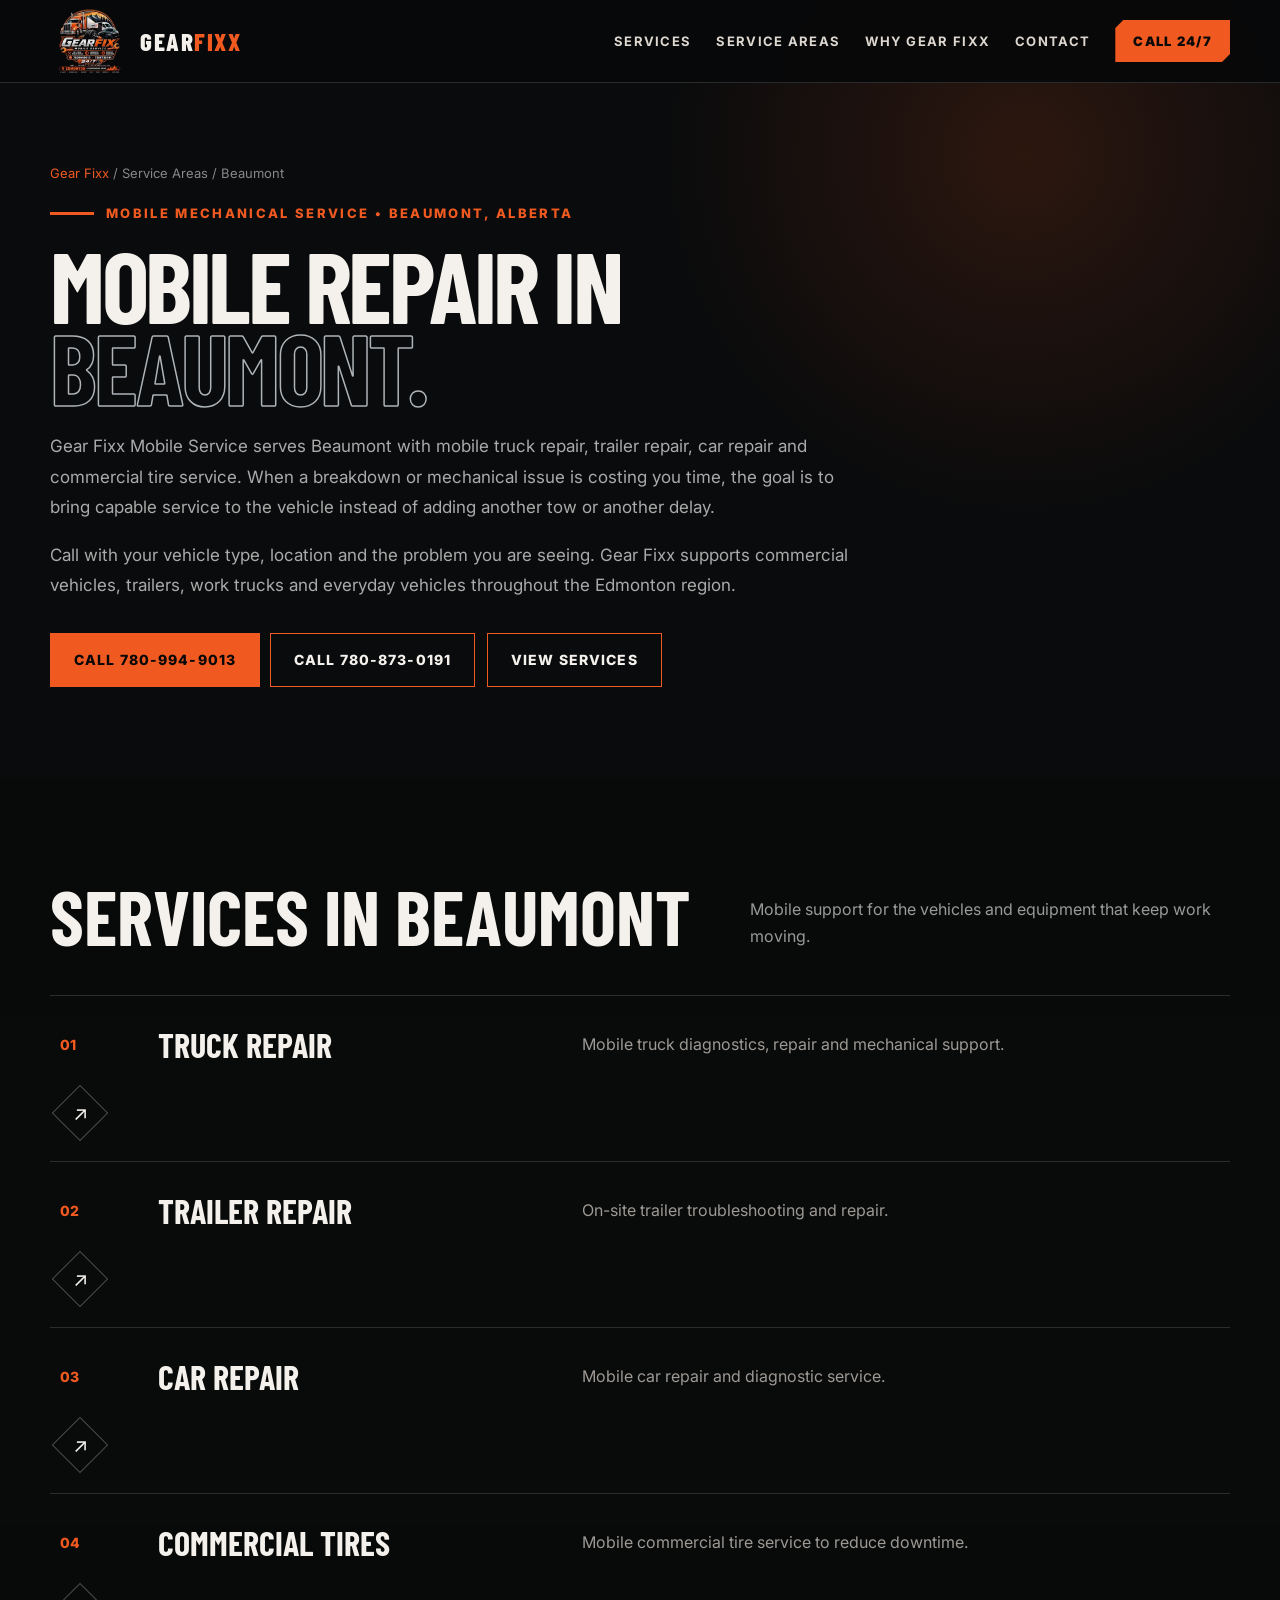
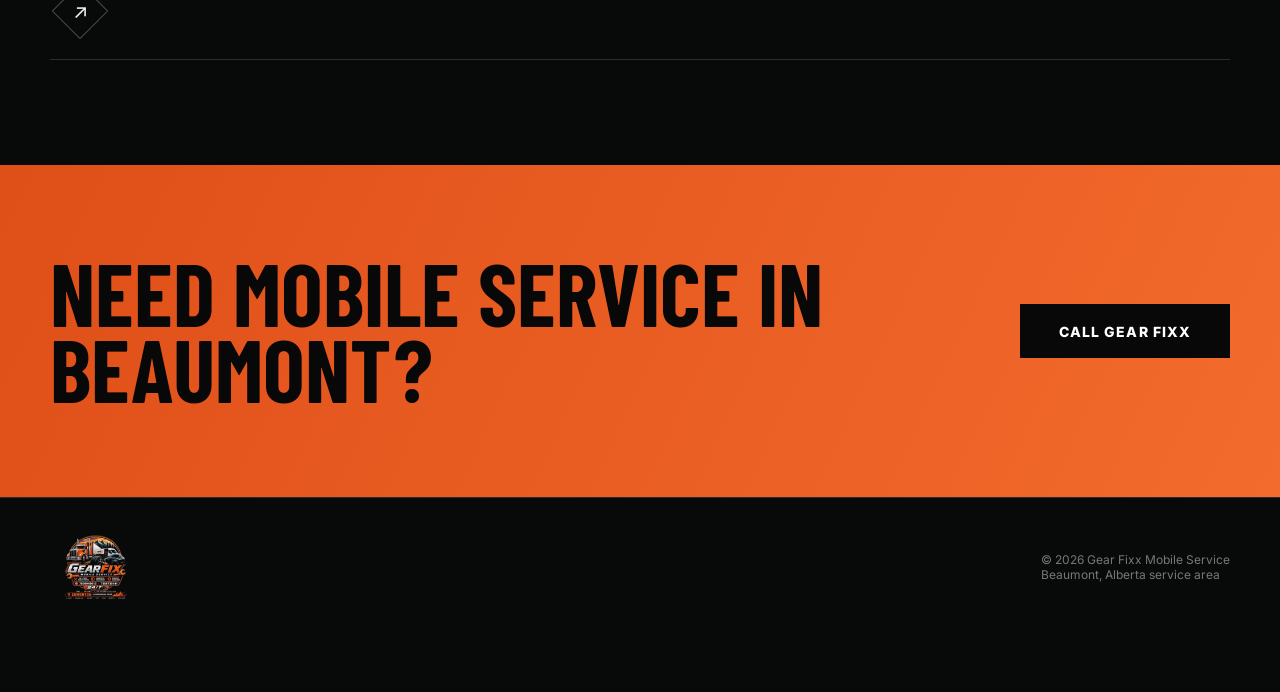
==== locations/beaumont.html @ 7b31c5d8 "Add files via upload" ====
<!doctype html><html lang="en-CA"><head><meta charset="utf-8"><meta name="viewport" content="width=device-width,initial-scale=1"><title>Mobile Truck, Trailer & Auto Repair in Beaumont, AB | Gear Fixx</title><meta name="robots" content="index,follow,max-image-preview:large"><meta name="author" content="Gear Fixx Mobile Service"><meta name="description" content="Gear Fixx provides mobile truck repair, trailer repair, car repair and commercial tire service in Beaumont, Alberta. Call for mobile mechanical service."><style>@import url('https://fonts.googleapis.com/css2?family=Barlow+Condensed:wght@500;600;700;800;900&family=Inter:wght@400;500;600;700&display=swap');
:root{--black:#090a0b;--panel:#101214;--steel:#aeb4b8;--white:#f4f1ec;--orange:#f05a20;--copper:#a84720;--line:#2a2d30;--muted:#aaa49c}*{box-sizing:border-box}html{scroll-behavior:smooth;scrollbar-color:var(--orange) #0b0c0d;scrollbar-width:thin}body{margin:0;background:var(--black);color:var(--white);font-family:Inter,Arial,sans-serif;cursor:default;overflow-x:hidden}*::-webkit-scrollbar{width:10px}*::-webkit-scrollbar-track{background:#0b0c0d}*::-webkit-scrollbar-thumb{background:linear-gradient(var(--orange),#9b3514);border:2px solid #0b0c0d;border-radius:10px}a,button,.service,.area{cursor:pointer}a{color:inherit;text-decoration:none}.wrap{width:min(1180px,calc(100% - 40px));margin:auto}.top{position:fixed;z-index:30;left:0;right:0;top:0;background:rgba(7,8,9,.9);backdrop-filter:blur(12px);border-bottom:1px solid #292a2c}.nav{height:82px;display:flex;align-items:center;justify-content:space-between;gap:24px}.brand{display:flex;align-items:center;gap:12px}.brand img{width:78px;height:70px;object-fit:contain}.brand b{font:800 25px/1 'Barlow Condensed';letter-spacing:.06em}.brand b span{color:var(--orange)}nav{display:flex;gap:25px;align-items:center}nav a{font:700 13px Inter;text-transform:uppercase;letter-spacing:.1em;color:#ddd7d0}nav a:hover{color:var(--orange)}.call{background:var(--orange);color:#090909!important;padding:13px 18px;font-weight:900!important;clip-path:polygon(8px 0,100% 0,100% calc(100% - 8px),calc(100% - 8px) 100%,0 100%,0 8px)}.hero{min-height:800px;padding:150px 0 70px;display:grid;align-items:center;position:relative;background:radial-gradient(circle at 78% 35%,rgba(240,90,32,.16),transparent 29%),linear-gradient(115deg,#090a0b 0 59%,#111315 59% 100%);border-bottom:1px solid #282a2c}.hero:after{content:"";position:absolute;right:-80px;top:130px;width:46%;height:540px;border:1px solid rgba(240,90,32,.25);transform:skewX(-8deg);pointer-events:none}.herogrid{display:grid;grid-template-columns:1.08fr .92fr;align-items:center;gap:35px;position:relative;z-index:2}.eyebrow{display:flex;align-items:center;gap:12px;color:var(--orange);font:800 13px Inter;letter-spacing:.18em;text-transform:uppercase}.eyebrow:before{content:"";width:44px;height:3px;background:var(--orange)}h1,h2,h3{font-family:'Barlow Condensed',Impact,sans-serif;text-transform:uppercase;margin:0}h1{font-size:clamp(62px,8vw,112px);line-height:.82;letter-spacing:-.035em;margin:22px 0 24px;max-width:760px}h1 em{font-style:normal;color:transparent;-webkit-text-stroke:1.5px var(--steel)}.hero p{font-size:18px;line-height:1.7;color:#bbb6af;max-width:640px}.actions{display:flex;gap:12px;flex-wrap:wrap;margin-top:32px}.btn{display:inline-flex;align-items:center;justify-content:center;min-height:54px;padding:0 23px;border:1px solid var(--orange);font:800 14px Inter;text-transform:uppercase;letter-spacing:.08em}.btn.primary{background:var(--orange);color:#080808}.btn.ghost:hover{background:#17191b}.logohero{width:min(520px,100%);margin:auto;display:block;filter:drop-shadow(0 20px 28px #000)}.trust{display:flex;gap:26px;margin-top:40px;padding-top:24px;border-top:1px solid #292b2d;flex-wrap:wrap}.trust span{font:700 12px Inter;text-transform:uppercase;letter-spacing:.1em;color:#999}.trust strong{color:#eee}.section{padding:105px 0}.section.dark2{background:#0e1011}.sectionhead{display:flex;justify-content:space-between;align-items:end;gap:30px;margin-bottom:45px}.sectionhead h2{font-size:clamp(46px,6vw,76px);line-height:.9;max-width:650px}.sectionhead p{max-width:480px;color:#999;line-height:1.7;margin:0}.services{border-top:1px solid var(--line)}.service{display:grid;grid-template-columns:70px 1fr 1.1fr auto;gap:28px;align-items:center;padding:28px 10px;border-bottom:1px solid var(--line);transition:.2s}.service:hover{background:#141617;padding-left:20px;border-color:#4b2c20}.num{font:800 14px Inter;color:var(--orange)}.service h3{font-size:34px}.service p{color:#9d9994;line-height:1.55;margin:0}.service .mark{width:40px;height:40px;border:1px solid #484a4c;display:grid;place-items:center;font-size:20px;transform:rotate(-45deg);transition:.2s}.service:hover .mark{background:var(--orange);color:#000;border-color:var(--orange)}.service .mark span{transform:rotate(45deg)}.band{padding:32px 0;background:var(--orange);color:#090909;overflow:hidden}.bandline{font:900 29px 'Barlow Condensed';text-transform:uppercase;letter-spacing:.05em;white-space:nowrap;text-align:center}.process{display:grid;grid-template-columns:repeat(3,1fr);gap:1px;background:#292b2d;border:1px solid #292b2d}.step{background:#0c0e0f;padding:34px;min-height:235px}.step b{font:900 54px 'Barlow Condensed';color:#2c3032}.step h3{font-size:28px;margin:12px 0}.step p{color:#999;line-height:1.6}.areas{display:grid;grid-template-columns:repeat(3,1fr);gap:12px}.area{padding:20px;border:1px solid #333638;background:#111315;display:flex;justify-content:space-between;align-items:center;font:800 19px 'Barlow Condensed';text-transform:uppercase;letter-spacing:.04em}.area:after{content:'VIEW';font:800 10px Inter;color:var(--orange);letter-spacing:.14em}.area:hover{border-color:var(--orange);transform:translateY(-2px)}.social{display:grid;grid-template-columns:1fr 1fr;gap:14px;margin-top:30px}.social a{padding:22px;border:1px solid #303235;background:#111315;font:800 18px Inter}.social small{display:block;color:#888;margin-top:7px;font-weight:500}.cta{padding:90px 0;background:linear-gradient(115deg,#df4f18,#f36b2d);color:#080808}.ctagrid{display:flex;justify-content:space-between;align-items:center;gap:30px}.cta h2{font-size:clamp(50px,7vw,88px);line-height:.86;max-width:780px}.cta .btn{border-color:#080808;background:#080808;color:white;min-width:210px}footer{padding:34px 0 90px;border-top:1px solid #292b2d}.foot{display:flex;justify-content:space-between;gap:20px;align-items:center;color:#777;font-size:12px}.foot img{width:90px;height:70px;object-fit:contain}.mobilecall{display:none}.menu{display:none}.locHero{padding:165px 0 90px;background:radial-gradient(circle at 80% 20%,rgba(240,90,32,.15),transparent 30%),#0a0b0c}.locHero h1{font-size:clamp(55px,8vw,100px);max-width:900px}.locCopy{max-width:820px}.locCopy p{color:#aaa;line-height:1.8;font-size:17px}.breadcrumbs{color:#888;font-size:13px;margin-bottom:24px}.breadcrumbs a{color:var(--orange)}
@media(max-width:850px){.wrap{width:min(100% - 28px,1180px)}.nav{height:70px}.brand img{width:62px;height:58px}.brand b{font-size:21px}nav{display:none;position:absolute;top:70px;left:0;right:0;background:#0b0c0d;padding:18px 20px 24px;flex-direction:column;align-items:stretch;border-bottom:1px solid #333}nav.open{display:flex}.menu{display:block;border:1px solid #444;background:none;color:#fff;width:42px;height:42px;font-size:21px}.hero{padding-top:110px;min-height:auto}.herogrid{grid-template-columns:1fr}.hero h1{font-size:64px}.logohero{width:330px;order:-1}.hero:after{display:none}.section{padding:74px 0}.sectionhead{display:block}.sectionhead p{margin-top:20px}.service{grid-template-columns:42px 1fr auto;gap:13px}.service p{grid-column:2/4}.service h3{font-size:28px}.process{grid-template-columns:1fr}.areas{grid-template-columns:1fr 1fr}.ctagrid{display:block}.cta .btn{margin-top:28px}.social{grid-template-columns:1fr}.foot{align-items:flex-start}.mobilecall{display:flex;position:fixed;z-index:40;bottom:12px;left:12px;right:12px;height:54px;background:var(--orange);color:#090909;align-items:center;justify-content:center;font:900 14px Inter;text-transform:uppercase;letter-spacing:.08em;box-shadow:0 8px 30px #000;transform:translateY(90px);opacity:0;transition:.25s}.mobilecall.show{transform:none;opacity:1}}@media(max-width:520px){.areas{grid-template-columns:1fr}.hero h1{font-size:54px}.logohero{width:290px}.trust{gap:14px}.service{padding-left:0;padding-right:0}.sectionhead h2{font-size:48px}}
.phonepair{display:flex;gap:6px;align-items:center}.phonepair .call{padding:11px 13px;font-size:12px}.phonepair .call.alt{background:transparent;color:var(--white)!important;border:1px solid var(--orange);clip-path:none}.phonepair .call.alt:hover{background:var(--orange);color:#090909!important}.phoneactions{display:flex;gap:10px;flex-wrap:wrap}.mobilecall span{font:800 11px Inter;text-transform:uppercase;letter-spacing:.08em}.mobilecall a{background:#080808;color:#fff;padding:11px 12px;font:900 13px Inter;border:1px solid rgba(255,255,255,.18)}@media(max-width:900px){.phonepair{display:none}.phoneactions{width:100%}.phoneactions .btn{flex:1;min-width:180px}}@media(max-width:560px){.phoneactions{display:grid;grid-template-columns:1fr 1fr;gap:7px}.phoneactions .btn{min-width:0;padding:0 8px;font-size:11px}.mobilecall{gap:6px;padding:8px 10px}.mobilecall span{margin-right:auto}.mobilecall a{padding:10px 8px;font-size:12px}}
/* Rugged Gear Fixx refinements */
body:after{content:"";position:fixed;inset:-15%;z-index:0;pointer-events:none;opacity:.045;background-image:url("data:image/svg+xml,%3Csvg xmlns='http://www.w3.org/2000/svg' width='260' height='620' viewBox='0 0 260 620'%3E%3Cg fill='%23f4f1ec'%3E%3Cpath d='M30 0h58l-8 44H22zM18 70h58l8 44H26zM30 140h58l-8 44H22zM18 210h58l8 44H26zM30 280h58l-8 44H22zM18 350h58l8 44H26zM30 420h58l-8 44H22zM18 490h58l8 44H26zM30 560h58l-8 44H22zM172 0h58l8 44h-58zM184 70h58l-8 44h-58zM172 140h58l8 44h-58zM184 210h58l-8 44h-58zM172 280h58l8 44h-58zM184 350h58l-8 44h-58zM172 420h58l8 44h-58zM184 490h58l-8 44h-58zM172 560h58l8 44h-58z%22/%3E%3C/g%3E%3C/svg%3E");background-size:180px 430px;background-repeat:repeat-y;background-position:12% 0;transform:rotate(-17deg);transform-origin:center}
.top,.hero,.section,.band,.cta,footer{isolation:isolate}.top>* ,.hero>* ,.section>* ,.band>* ,.cta>* ,footer>*{position:relative;z-index:2}
.service{grid-template-columns:70px 1fr 1.1fr;}
.service:hover{padding-left:20px}
.hero-media{width:min(540px,100%);margin:auto;position:relative;clip-path:polygon(7% 0,100% 0,100% 90%,93% 100%,0 100%,0 10%);border:1px solid rgba(240,90,32,.45);background:#111;box-shadow:0 28px 55px rgba(0,0,0,.5)}
.hero-media:after{content:"MOBILE • 24/7 • EDMONTON";position:absolute;right:0;bottom:0;background:var(--orange);color:#090909;padding:10px 16px;font:900 12px Inter;letter-spacing:.12em}
.hero-media img{display:block;width:100%;height:520px;object-fit:cover;filter:saturate(.78) contrast(1.12) brightness(.78)}
.social a{display:flex;align-items:center;gap:15px;transition:.2s}.social a:hover{border-color:var(--orange);background:#151719;transform:translateY(-2px)}
.social-icon{width:32px;height:32px;flex:0 0 32px;color:var(--orange)}.social-copy{display:block}.social-name{display:block;font-weight:900}.social small{margin-top:4px}
@media(max-width:850px){.service{grid-template-columns:42px 1fr}.service p{grid-column:2/3}.hero-media{width:100%;max-width:520px;order:-1}.hero-media img{height:360px}body:after{opacity:.035;background-position:5% 0}}

/* Gear Fixx rugged tread + interaction polish */
body{position:relative;cursor:url("data:image/svg+xml,%3Csvg%20xmlns%3D'http%3A%2F%2Fwww.w3.org%2F2000%2Fsvg'%20width%3D'28'%20height%3D'28'%20viewBox%3D'0%200%2028%2028'%3E%3Cpath%20d%3D'M4%202l17%2012-8%202%204%208-4%202-4-8-5%206z'%20fill%3D'%2523f05a20'%20stroke%3D'%2523090a0b'%20stroke-width%3D'1.5'%20stroke-linejoin%3D'round'%2F%3E%3C%2Fsvg%3E") 4 2,auto}
body::before{content:"";position:fixed;inset:0;z-index:0;pointer-events:none;opacity:.34;background-image:url("data:image/svg+xml,%3Csvg%20xmlns%3D'http%3A%2F%2Fwww.w3.org%2F2000%2Fsvg'%20width%3D'260'%20height%3D'180'%20viewBox%3D'0%200%20260%20180'%3E%3Cg%20transform%3D'rotate(-22%20130%2090)'%20fill%3D'none'%20stroke%3D'%2523f05a20'%20stroke-width%3D'3'%20opacity%3D'.28'%3E%3Cpath%20d%3D'M-30%2038h55l18%2016h44l18-16h55l18%2016h44l18-16h55'%2F%3E%3Cpath%20d%3D'M-30%2092h55l18%2016h44l18-16h55l18%2016h44l18-16h55'%2F%3E%3Cpath%20d%3D'M-30%20146h55l18%2016h44l18-16h55l18%2016h44l18-16h55'%2F%3E%3C%2Fg%3E%3Cg%20transform%3D'rotate(-22%20130%2090)'%20fill%3D'%2523ffffff'%20opacity%3D'.10'%3E%3Crect%20x%3D'18'%20y%3D'30'%20width%3D'24'%20height%3D'13'%20rx%3D'2'%2F%3E%3Crect%20x%3D'72'%20y%3D'49'%20width%3D'24'%20height%3D'13'%20rx%3D'2'%2F%3E%3Crect%20x%3D'126'%20y%3D'30'%20width%3D'24'%20height%3D'13'%20rx%3D'2'%2F%3E%3Crect%20x%3D'180'%20y%3D'49'%20width%3D'24'%20height%3D'13'%20rx%3D'2'%2F%3E%3Crect%20x%3D'45'%20y%3D'103'%20width%3D'24'%20height%3D'13'%20rx%3D'2'%2F%3E%3Crect%20x%3D'99'%20y%3D'84'%20width%3D'24'%20height%3D'13'%20rx%3D'2'%2F%3E%3Crect%20x%3D'153'%20y%3D'103'%20width%3D'24'%20height%3D'13'%20rx%3D'2'%2F%3E%3Crect%20x%3D'207'%20y%3D'84'%20width%3D'24'%20height%3D'13'%20rx%3D'2'%2F%3E%3C%2Fg%3E%3C%2Fsvg%3E");background-size:260px 180px;background-repeat:repeat;mix-blend-mode:screen}
header,main,footer,.mobilecall{position:relative;z-index:1}
a,button,.service,.area{cursor:url("data:image/svg+xml,%3Csvg%20xmlns%3D'http%3A%2F%2Fwww.w3.org%2F2000%2Fsvg'%20width%3D'28'%20height%3D'28'%20viewBox%3D'0%200%2028%2028'%3E%3Cpath%20d%3D'M4%202l17%2012-8%202%204%208-4%202-4-8-5%206z'%20fill%3D'%2523f05a20'%20stroke%3D'%2523090a0b'%20stroke-width%3D'1.5'%20stroke-linejoin%3D'round'%2F%3E%3C%2Fsvg%3E") 4 2,pointer}
.service{grid-template-columns:70px minmax(220px,.9fr) minmax(0,1.45fr)}
.hero,.section,.section.dark2,footer{background-color:rgba(9,10,11,.90)}
.section.dark2{background-color:rgba(14,16,17,.92)}
.hero{background-image:radial-gradient(circle at 78% 35%,rgba(240,90,32,.18),transparent 29%),linear-gradient(115deg,rgba(9,10,11,.94) 0 59%,rgba(17,19,21,.91) 59% 100%)}
@media(max-width:820px){
 body::before{opacity:.25;background-size:210px 145px}
 .wrap{width:min(100% - 28px,1180px)}
 .nav{height:70px}.brand img{width:60px;height:54px}.brand b{font-size:20px}
 .hero{min-height:auto;padding:112px 0 55px}.herogrid{grid-template-columns:1fr;gap:30px}
 h1{font-size:clamp(52px,17vw,78px)}.hero p{font-size:16px;line-height:1.6}
 .hero-media{order:-1;margin-top:4px}.hero-media img{max-height:310px;width:100%;object-fit:cover}
 .section{padding:72px 0}.sectionhead{display:block;margin-bottom:30px}.sectionhead p{margin-top:16px}
 .service{grid-template-columns:42px 1fr;gap:10px 14px;padding:22px 4px}.service h3{font-size:29px}.service p{grid-column:2;color:#aaa}
 .areas{grid-template-columns:1fr 1fr}.process{grid-template-columns:1fr}.social{grid-template-columns:1fr}
 .ctagrid{display:block}.cta .btn{margin-top:24px;width:100%}.foot{align-items:flex-start;flex-direction:column}
 .phoneactions{display:grid;width:100%;grid-template-columns:1fr;gap:10px}.actions>.btn{width:100%}
}
@media(max-width:480px){.areas{grid-template-columns:1fr}.wrap{width:calc(100% - 24px)}.hero-media img{max-height:250px}}
</style><meta property="og:type" content="website"><meta property="og:title" content="Mobile Truck, Trailer & Auto Repair in Beaumont, AB | Gear Fixx"><meta property="og:description" content="Gear Fixx provides mobile truck repair, trailer repair, car repair and commercial tire service in Beaumont, Alberta. Call for mobile mechanical service."><meta name="twitter:card" content="summary_large_image"><meta name="theme-color" content="#090a0b"><script type="application/ld+json">{"@context":"https://schema.org","@type":"AutoRepair","name":"Gear Fixx Mobile Service","telephone":"+1-7809949013","contactPoint":[{"@type":"ContactPoint","telephone":"+1-7809949013","contactType":"customer service"},{"@type":"ContactPoint","telephone":"+1-7808730191","contactType":"customer service"}],"areaServed":{"@type":"City","name":"Beaumont"}}</script></head><body><header class="top"><div class="wrap nav"><a class="brand" href="../index.html"><img src="[data-uri]" alt="Gear Fixx Mobile Service logo"><b>GEAR<span>FIXX</span></b></a><button class="menu" aria-label="Open menu">☰</button><nav><a href="../index.html#services">Services</a><a href="../index.html#areas">Service Areas</a><a href="../index.html#about">Why Gear Fixx</a><a href="../index.html#contact">Contact</a><a class="call" href="tel:+17809949013">Call 24/7</a></nav></div></header><main><section class="locHero"><div class="wrap"><div class="breadcrumbs"><a href="../index.html">Gear Fixx</a> / Service Areas / Beaumont</div><div class="eyebrow">Mobile Mechanical Service • Beaumont, Alberta</div><h1>MOBILE REPAIR IN <em>BEAUMONT.</em></h1><div class="locCopy"><p>Gear Fixx Mobile Service serves Beaumont with mobile truck repair, trailer repair, car repair and commercial tire service. When a breakdown or mechanical issue is costing you time, the goal is to bring capable service to the vehicle instead of adding another tow or another delay.</p><p>Call with your vehicle type, location and the problem you are seeing. Gear Fixx supports commercial vehicles, trailers, work trucks and everyday vehicles throughout the Edmonton region.</p></div><div class="actions"><div class="phoneactions"><a class="btn primary" href="tel:+17809949013">Call 780-994-9013</a><a class="btn ghost" href="tel:+17808730191">Call 780-873-0191</a></div><a class="btn ghost" href="../index.html#services">View Services</a></div></div></section><section class="section"><div class="wrap"><div class="sectionhead"><h2>SERVICES IN BEAUMONT</h2><p>Mobile support for the vehicles and equipment that keep work moving.</p></div><div class="services"><div class="service"><span class="num">01</span><h3>Truck Repair</h3><p>Mobile truck diagnostics, repair and mechanical support.</p><div class="mark"><span>↗</span></div></div><div class="service"><span class="num">02</span><h3>Trailer Repair</h3><p>On-site trailer troubleshooting and repair.</p><div class="mark"><span>↗</span></div></div><div class="service"><span class="num">03</span><h3>Car Repair</h3><p>Mobile car repair and diagnostic service.</p><div class="mark"><span>↗</span></div></div><div class="service"><span class="num">04</span><h3>Commercial Tires</h3><p>Mobile commercial tire service to reduce downtime.</p><div class="mark"><span>↗</span></div></div></div></div></section><section class="cta"><div class="wrap ctagrid"><h2>NEED MOBILE SERVICE IN BEAUMONT?</h2><a class="btn" href="tel:+17809949013">Call Gear Fixx</a></div></section></main><footer><div class="wrap foot"><img src="[data-uri]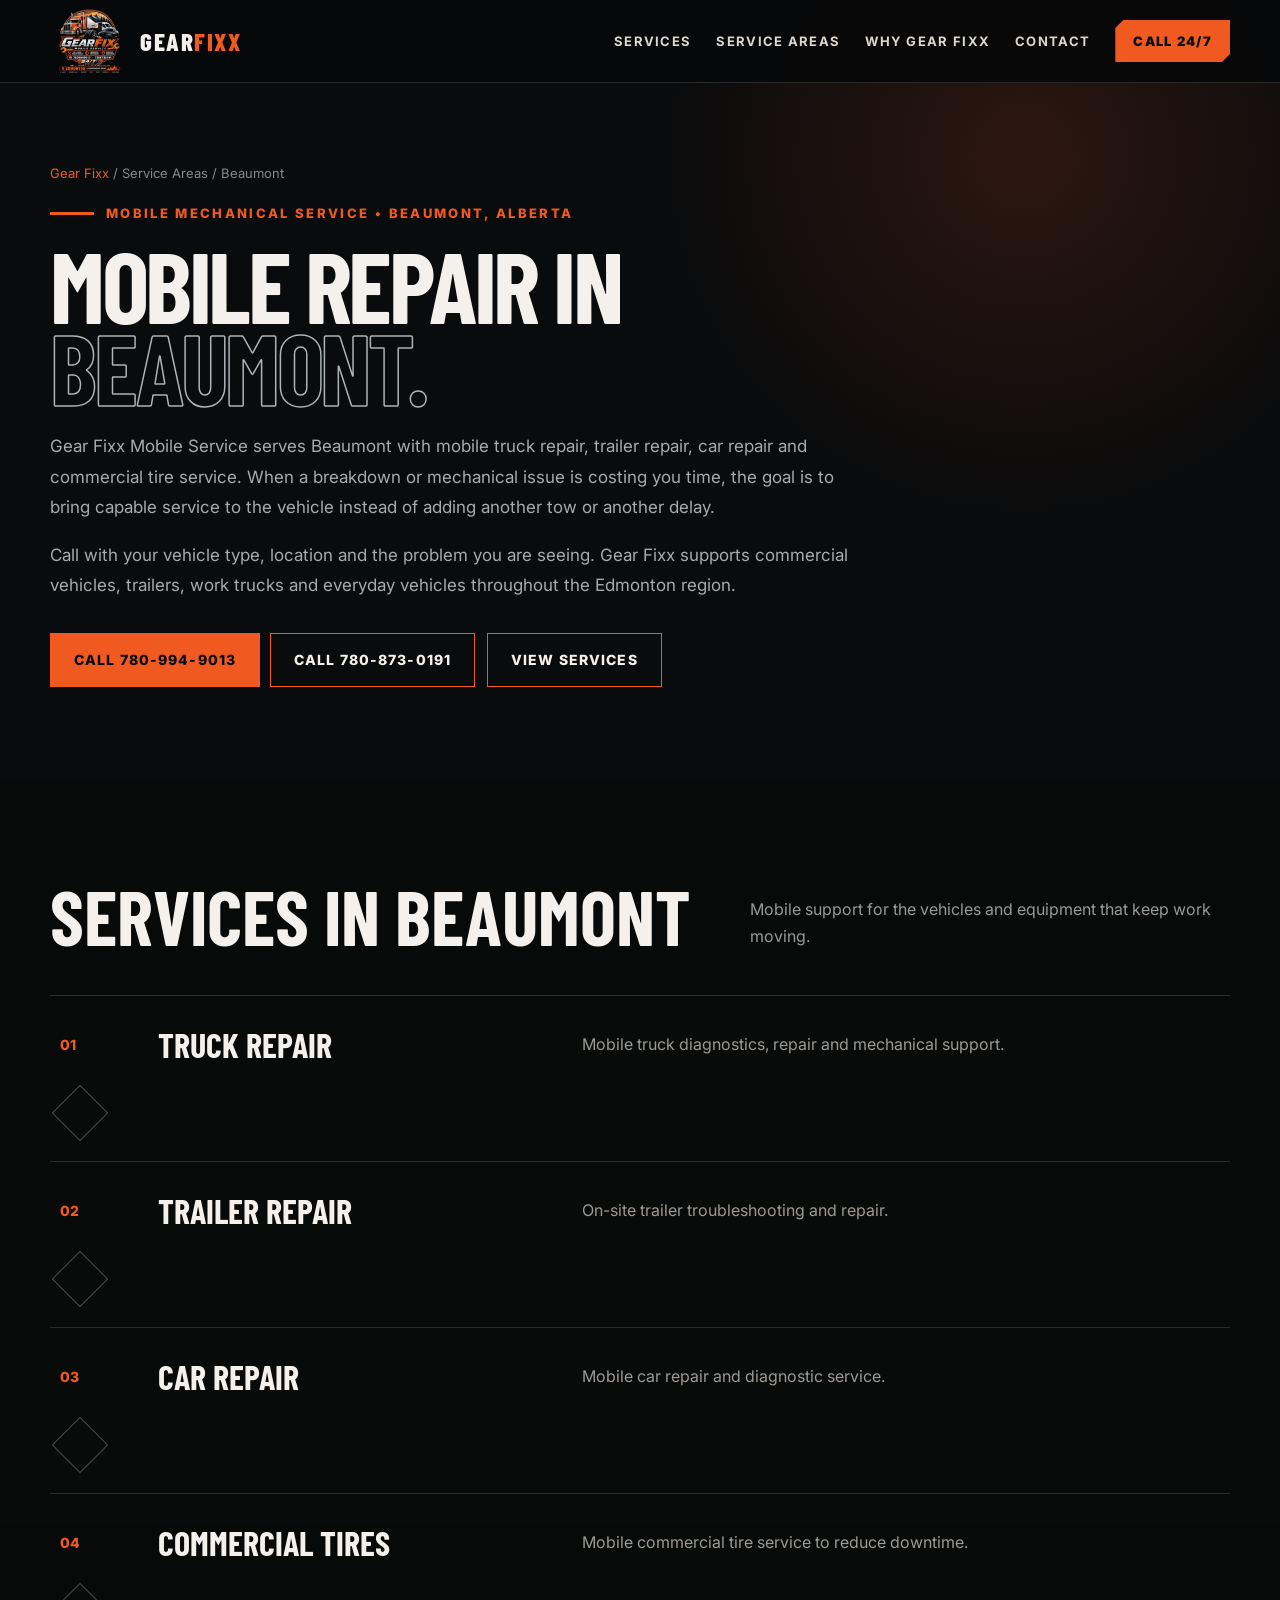
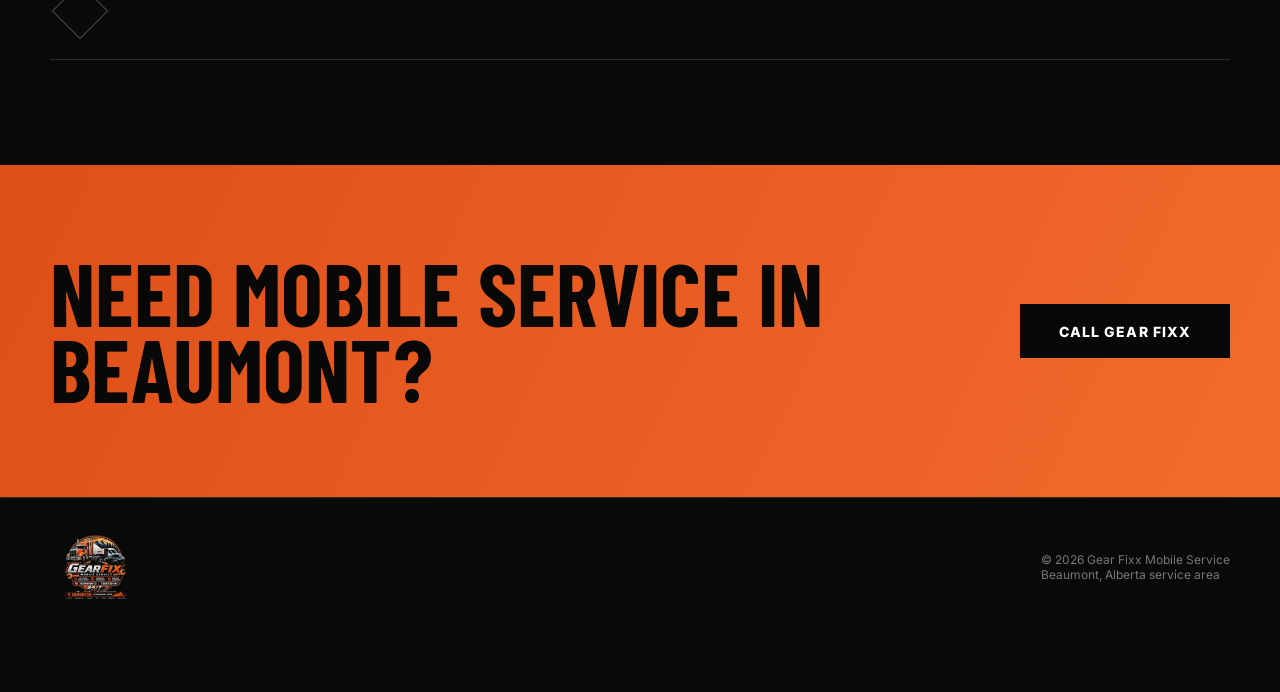
